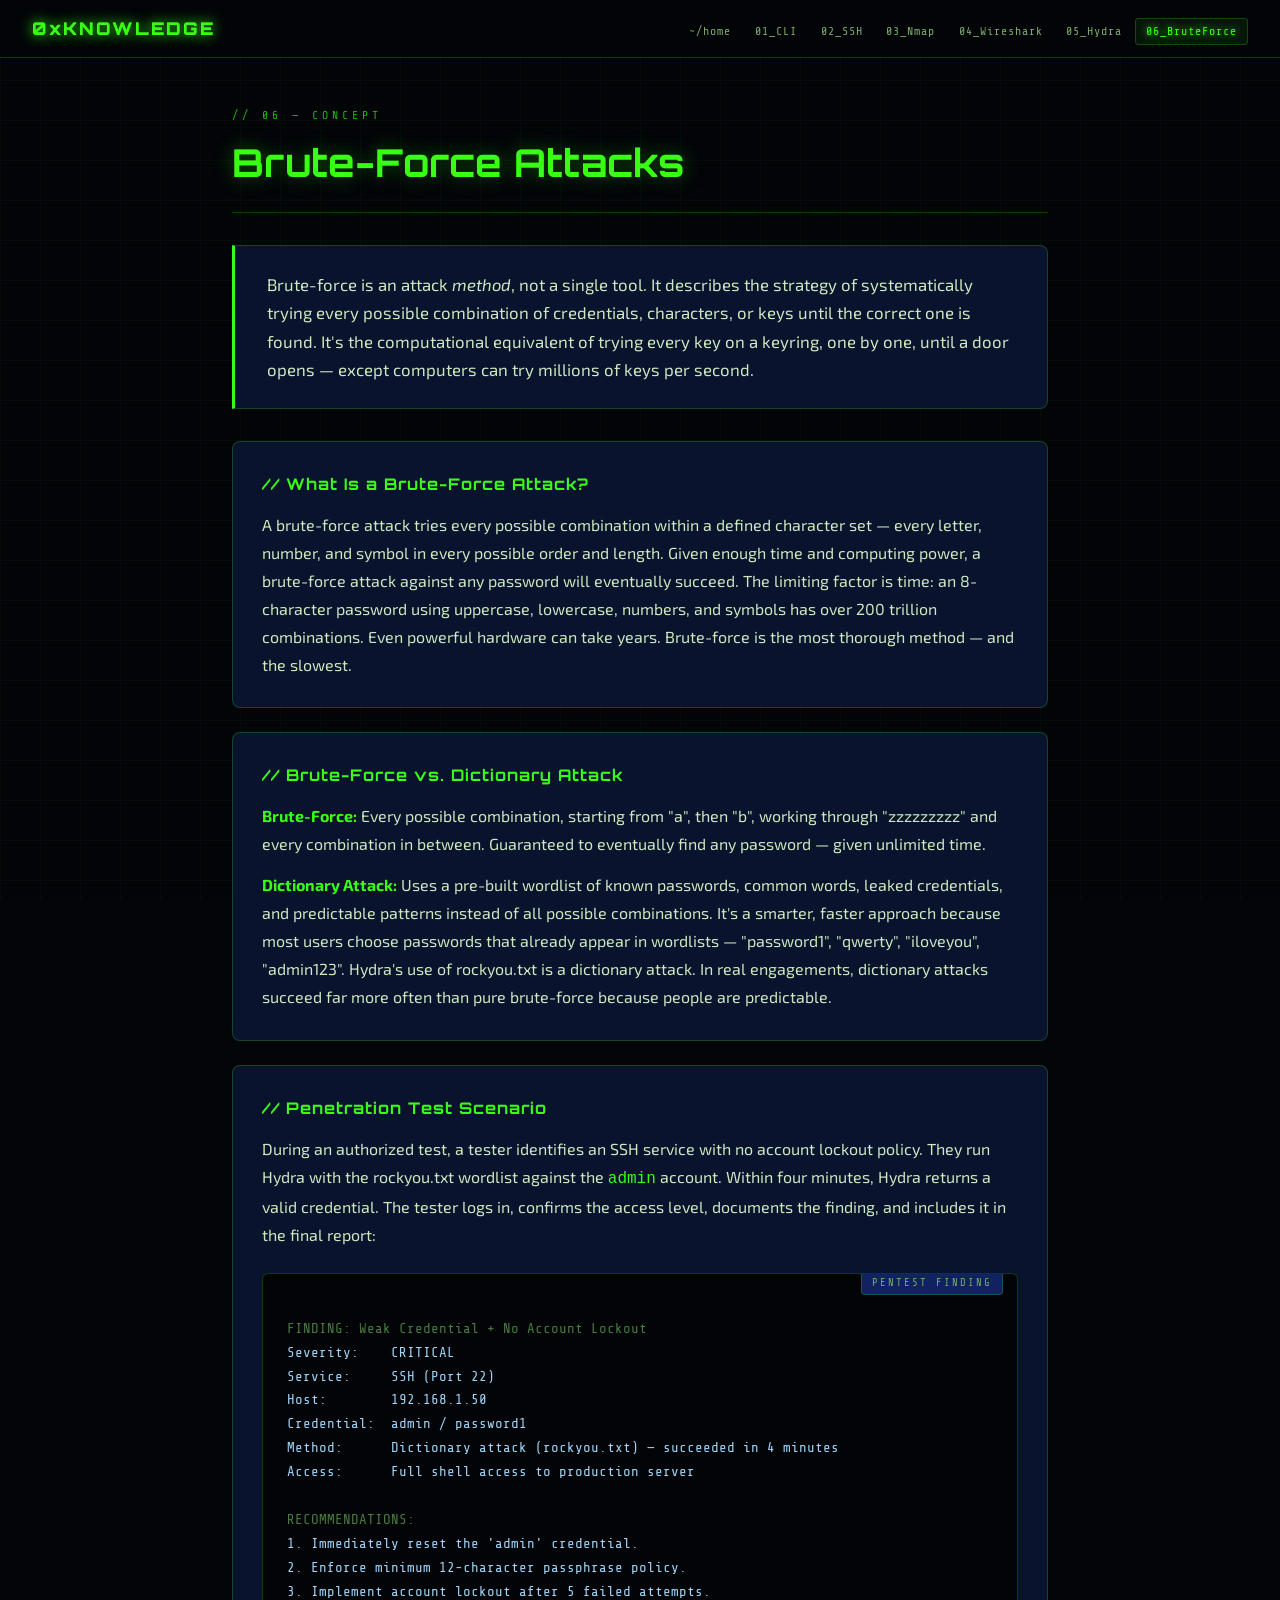
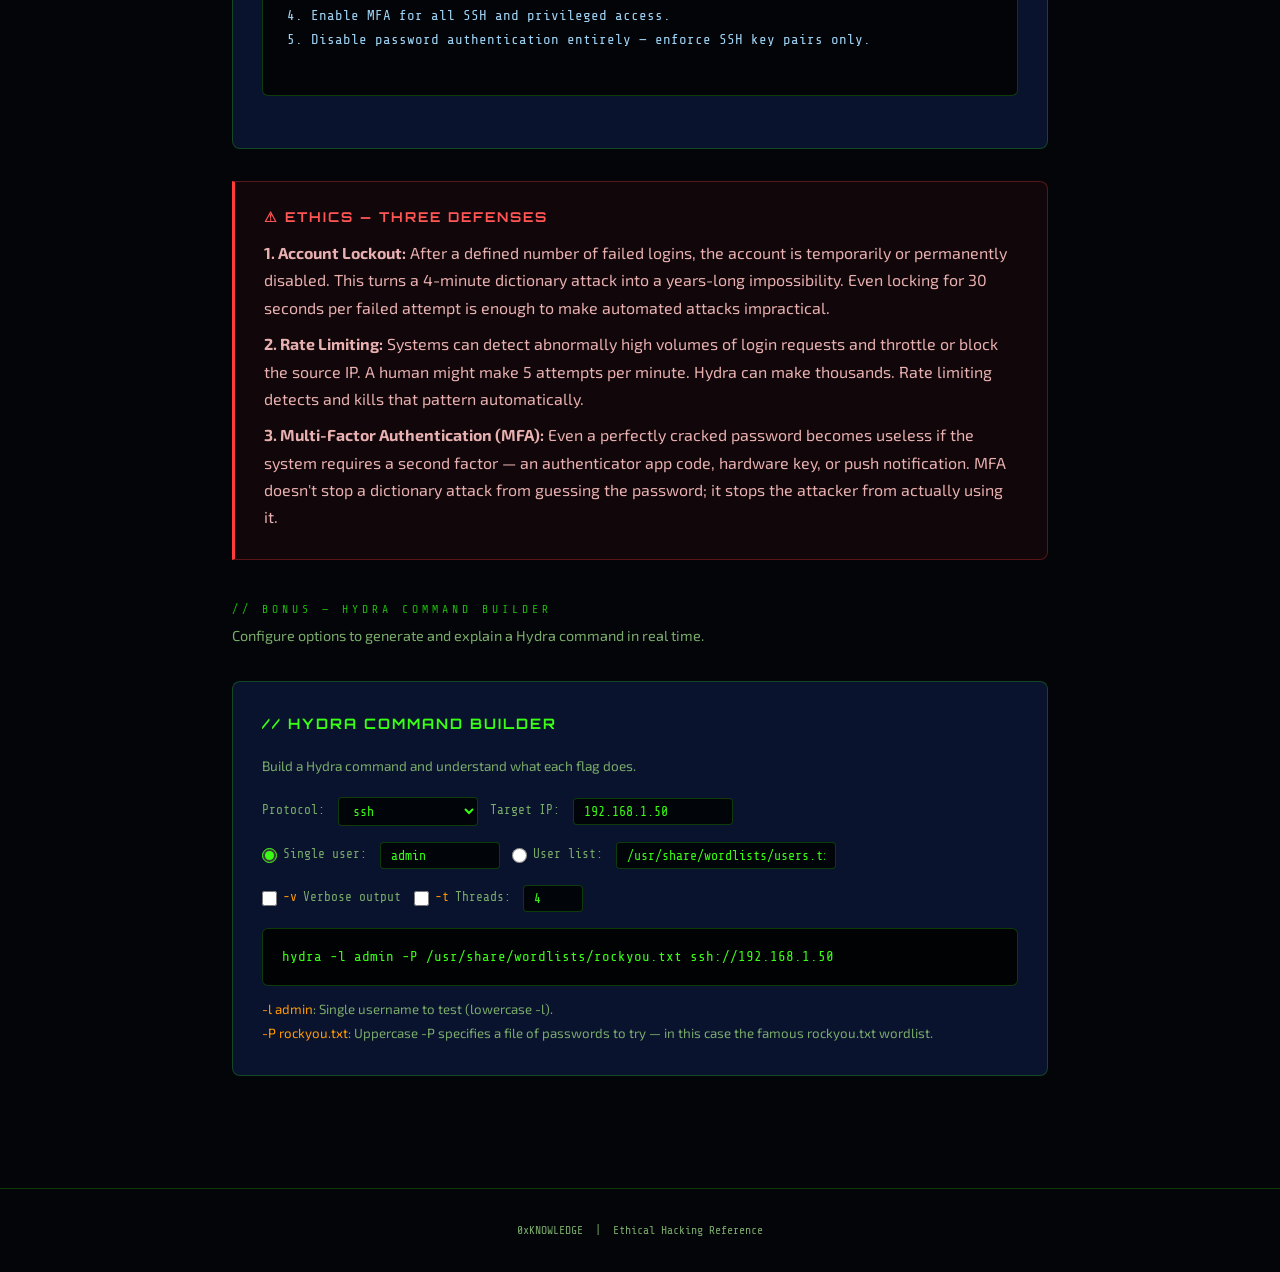
==== bruteforce.html @ bd6887e1 "Add files via upload" ====
<!DOCTYPE html>
<html lang="en">
<head>
  <meta charset="UTF-8"/>
  <meta name="viewport" content="width=device-width, initial-scale=1.0"/>
  <title>0xKnowledge | 06 — Brute-Force</title>
  <link rel="stylesheet" href="style.css"/>
</head>
<body>

<nav>
  <a class="nav-brand" href="index.html">0xKNOWLEDGE</a>
  <ul class="nav-links">
    <li><a href="index.html">~/home</a></li>
    <li><a href="cli.html">01_CLI</a></li>
    <li><a href="ssh.html">02_SSH</a></li>
    <li><a href="nmap.html">03_Nmap</a></li>
    <li><a href="wireshark.html">04_Wireshark</a></li>
    <li><a href="hydra.html">05_Hydra</a></li>
    <li><a href="bruteforce.html">06_BruteForce</a></li>
  </ul>
</nav>

<div class="page-wrap">
  <div class="content-wrap">
    <div class="section-tag">// 06 — CONCEPT</div>
    <h1 class="section-title">Brute-Force Attacks</h1>

    <div class="intro-block">
      Brute-force is an attack <em>method</em>, not a single tool. It describes the strategy of systematically trying every possible combination of credentials, characters, or keys until the correct one is found. It's the computational equivalent of trying every key on a keyring, one by one, until a door opens — except computers can try millions of keys per second.
    </div>

    <div class="card">
      <h3>// What Is a Brute-Force Attack?</h3>
      <p>A brute-force attack tries every possible combination within a defined character set — every letter, number, and symbol in every possible order and length. Given enough time and computing power, a brute-force attack against any password will eventually succeed. The limiting factor is time: an 8-character password using uppercase, lowercase, numbers, and symbols has over 200 trillion combinations. Even powerful hardware can take years. Brute-force is the most thorough method — and the slowest.</p>
    </div>

    <div class="card">
      <h3>// Brute-Force vs. Dictionary Attack</h3>
      <p><strong style="color:var(--green)">Brute-Force:</strong> Every possible combination, starting from "a", then "b", working through "zzzzzzzzz" and every combination in between. Guaranteed to eventually find any password — given unlimited time.</p>
      <p style="margin-top:0.8rem"><strong style="color:var(--green)">Dictionary Attack:</strong> Uses a pre-built wordlist of known passwords, common words, leaked credentials, and predictable patterns instead of all possible combinations. It's a smarter, faster approach because most users choose passwords that already appear in wordlists — "password1", "qwerty", "iloveyou", "admin123". Hydra's use of rockyou.txt is a dictionary attack. In real engagements, dictionary attacks succeed far more often than pure brute-force because people are predictable.</p>
    </div>

    <div class="card">
      <h3>// Penetration Test Scenario</h3>
      <p>During an authorized test, a tester identifies an SSH service with no account lockout policy. They run Hydra with the rockyou.txt wordlist against the <code style="color:var(--green)">admin</code> account. Within four minutes, Hydra returns a valid credential. The tester logs in, confirms the access level, documents the finding, and includes it in the final report:</p>
      <div class="code-block" data-label="PENTEST FINDING">
<span class="comment">FINDING: Weak Credential + No Account Lockout</span>
<span class="output">Severity:    CRITICAL
Service:     SSH (Port 22)
Host:        192.168.1.50
Credential:  admin / password1
Method:      Dictionary attack (rockyou.txt) — succeeded in 4 minutes
Access:      Full shell access to production server</span>

<span class="comment">RECOMMENDATIONS:</span>
<span class="output">1. Immediately reset the 'admin' credential.
2. Enforce minimum 12-character passphrase policy.
3. Implement account lockout after 5 failed attempts.
4. Enable MFA for all SSH and privileged access.
5. Disable password authentication entirely — enforce SSH key pairs only.</span>
      </div>
    </div>

    <div class="ethics-block">
      <h3>⚠ ETHICS — THREE DEFENSES</h3>
      <p><strong>1. Account Lockout:</strong> After a defined number of failed logins, the account is temporarily or permanently disabled. This turns a 4-minute dictionary attack into a years-long impossibility. Even locking for 30 seconds per failed attempt is enough to make automated attacks impractical.</p>
      <p style="margin-top:0.6rem"><strong>2. Rate Limiting:</strong> Systems can detect abnormally high volumes of login requests and throttle or block the source IP. A human might make 5 attempts per minute. Hydra can make thousands. Rate limiting detects and kills that pattern automatically.</p>
      <p style="margin-top:0.6rem"><strong>3. Multi-Factor Authentication (MFA):</strong> Even a perfectly cracked password becomes useless if the system requires a second factor — an authenticator app code, hardware key, or push notification. MFA doesn't stop a dictionary attack from guessing the password; it stops the attacker from actually using it.</p>
    </div>

    <!-- HYDRA COMMAND BUILDER BONUS -->
    <div class="section-tag" style="margin-top:2.5rem">// BONUS — HYDRA COMMAND BUILDER</div>
    <p style="margin-bottom:0.5rem;color:var(--text-dim);font-size:0.9rem">Configure options to generate and explain a Hydra command in real time.</p>
    <div id="hydra-builder" class="builder-wrap"></div>
  </div>

  <footer>0xKNOWLEDGE &nbsp;|&nbsp; Ethical Hacking Reference</footer>
</div>

<script src="script.js"></script>
</body>
</html>
---- style.css ----
/* ═══════════════════════════════════════════
   0xKNOWLEDGE — Ethical Hacking Repository
   style.css — Shared Styles
═══════════════════════════════════════════ */

@import url('https://fonts.googleapis.com/css2?family=Share+Tech+Mono&family=Orbitron:wght@400;700;900&family=Exo+2:wght@300;400;600&display=swap');

/* ───── CSS VARIABLES ───── */
:root {
  --black: #030508;
  --midnight: #0d1b3e;
  --midnight-mid: #112260;
  --midnight-light: #1a3080;
  --green: #39ff14;
  --green-dim: #1db80a;
  --green-dark: #0a5a04;
  --green-glow: rgba(57,255,20,0.18);
  --green-glow2: rgba(57,255,20,0.07);
  --text: #cce8c0;
  --text-dim: #7aab6b;
  --border: rgba(57,255,20,0.22);
  --card-bg: rgba(13,27,62,0.7);
  --font-mono: 'Share Tech Mono', monospace;
  --font-display: 'Orbitron', sans-serif;
  --font-body: 'Exo 2', sans-serif;
}

/* ───── RESET ───── */
*, *::before, *::after { box-sizing: border-box; margin: 0; padding: 0; }
html { scroll-behavior: smooth; }

/* ───── BODY ───── */
body {
  background: var(--black);
  color: var(--text);
  font-family: var(--font-body);
  font-size: 16px;
  line-height: 1.7;
  min-height: 100vh;
  overflow-x: hidden;
}

/* ───── GRID BACKGROUND ───── */
body::before {
  content: '';
  position: fixed;
  inset: 0;
  background-image:
    linear-gradient(rgba(57,255,20,0.035) 1px, transparent 1px),
    linear-gradient(90deg, rgba(57,255,20,0.035) 1px, transparent 1px);
  background-size: 40px 40px;
  pointer-events: none;
  z-index: 0;
}

/* ───── SCANLINE OVERLAY ───── */
body::after {
  content: '';
  position: fixed;
  inset: 0;
  background: repeating-linear-gradient(
    0deg,
    transparent,
    transparent 2px,
    rgba(0,0,0,0.07) 2px,
    rgba(0,0,0,0.07) 4px
  );
  pointer-events: none;
  z-index: 0;
}

/* ───── NAVBAR ───── */
nav {
  position: fixed;
  top: 0; left: 0; right: 0;
  z-index: 1000;
  background: rgba(3,5,8,0.92);
  border-bottom: 1px solid var(--border);
  backdrop-filter: blur(12px);
  display: flex;
  align-items: center;
  justify-content: space-between;
  padding: 0 2rem;
  height: 58px;
}
.nav-brand {
  font-family: var(--font-display);
  font-weight: 900;
  font-size: 1.1rem;
  color: var(--green);
  text-shadow: 0 0 14px var(--green);
  letter-spacing: 2px;
  text-decoration: none;
}
.nav-links {
  display: flex;
  gap: 0.1rem;
  list-style: none;
  flex-wrap: wrap;
}
.nav-links a {
  color: var(--text-dim);
  text-decoration: none;
  font-family: var(--font-mono);
  font-size: 0.73rem;
  letter-spacing: 1px;
  padding: 6px 10px;
  border: 1px solid transparent;
  border-radius: 3px;
  transition: all 0.2s;
}
.nav-links a:hover,
.nav-links a.active {
  color: var(--green);
  border-color: var(--border);
  background: var(--green-glow2);
  text-shadow: 0 0 8px var(--green);
}

/* ───── PAGE WRAPPER ───── */
.page-wrap {
  padding-top: 58px;
  min-height: 100vh;
  position: relative;
  z-index: 1;
}

/* ───── HERO (homepage only) ───── */
.hero {
  min-height: 92vh;
  display: flex;
  flex-direction: column;
  align-items: center;
  justify-content: center;
  text-align: center;
  padding: 4rem 2rem;
  position: relative;
}
.hero-glitch {
  font-family: var(--font-display);
  font-size: clamp(2.2rem, 6vw, 4.5rem);
  font-weight: 900;
  color: var(--green);
  text-shadow: 0 0 30px var(--green), 0 0 60px rgba(57,255,20,0.4);
  letter-spacing: 4px;
  animation: flicker 6s infinite;
}
@keyframes flicker {
  0%,97%,100% { opacity: 1; }
  98% { opacity: 0.6; }
  99% { opacity: 1; }
  99.5% { opacity: 0.7; }
}
.hero-sub {
  font-family: var(--font-mono);
  color: var(--green-dim);
  font-size: 1rem;
  margin-top: 0.5rem;
  letter-spacing: 3px;
  text-transform: uppercase;
}
#typewriter-text {
  font-family: var(--font-mono);
  font-size: clamp(0.85rem, 2vw, 1.05rem);
  color: var(--text);
  max-width: 700px;
  margin: 2.5rem auto 0;
  min-height: 80px;
  text-align: left;
  background: rgba(13,27,62,0.5);
  border: 1px solid var(--border);
  border-radius: 6px;
  padding: 1.2rem 1.5rem;
}
#typewriter-text::after {
  content: '█';
  color: var(--green);
  animation: blink 1s step-end infinite;
}
@keyframes blink { 50% { opacity: 0; } }

.hero-cards {
  display: flex;
  gap: 1.2rem;
  margin-top: 3rem;
  flex-wrap: wrap;
  justify-content: center;
}
.hero-card {
  background: var(--card-bg);
  border: 1px solid var(--border);
  border-radius: 8px;
  padding: 1.2rem 1.8rem;
  min-width: 160px;
  text-decoration: none;
  transition: all 0.25s;
  text-align: center;
  display: block;
}
.hero-card:hover {
  background: rgba(57,255,20,0.06);
  border-color: var(--green);
  box-shadow: 0 0 20px var(--green-glow);
  transform: translateY(-3px);
}
.hero-card .card-num {
  font-family: var(--font-display);
  font-size: 1.5rem;
  color: var(--green);
  font-weight: 700;
}
.hero-card .card-label {
  font-family: var(--font-mono);
  font-size: 0.75rem;
  color: var(--text-dim);
  letter-spacing: 1px;
  margin-top: 4px;
}

/* ───── CONTENT WRAPPER ───── */
.content-wrap {
  max-width: 880px;
  margin: 0 auto;
  padding: 3rem 2rem 5rem;
}

/* ───── SECTION HEADINGS ───── */
.section-tag {
  font-family: var(--font-mono);
  font-size: 0.72rem;
  color: var(--green-dim);
  letter-spacing: 4px;
  text-transform: uppercase;
  margin-bottom: 0.3rem;
}
.section-title {
  font-family: var(--font-display);
  font-size: clamp(1.6rem, 4vw, 2.4rem);
  font-weight: 700;
  color: var(--green);
  text-shadow: 0 0 20px rgba(57,255,20,0.35);
  margin-bottom: 2rem;
  border-bottom: 1px solid var(--border);
  padding-bottom: 1rem;
}

/* ───── INTRO BLOCK ───── */
.intro-block {
  background: var(--card-bg);
  border: 1px solid var(--border);
  border-left: 3px solid var(--green);
  border-radius: 0 8px 8px 0;
  padding: 1.5rem 2rem;
  margin-bottom: 2rem;
  font-size: 1.05rem;
}

/* ───── CARDS ───── */
.card {
  background: var(--card-bg);
  border: 1px solid var(--border);
  border-radius: 8px;
  padding: 1.8rem;
  margin-bottom: 1.5rem;
  transition: border-color 0.2s;
}
.card:hover { border-color: rgba(57,255,20,0.45); }
.card h3 {
  font-family: var(--font-display);
  font-size: 1rem;
  color: var(--green);
  margin-bottom: 0.8rem;
  letter-spacing: 1px;
}
.card p { color: var(--text); line-height: 1.75; }

/* ───── CODE BLOCKS ───── */
.code-block {
  background: #020408;
  border: 1px solid var(--border);
  border-radius: 6px;
  padding: 1.2rem 1.5rem;
  margin: 1.5rem 0;
  font-family: var(--font-mono);
  font-size: 0.88rem;
  color: var(--green);
  overflow-x: auto;
  position: relative;
  white-space: pre;
}
.code-block .comment { color: #4a7a42; }
.code-block .flag    { color: #ff9900; }
.code-block .output  { color: #a0d4f5; }
.code-block .found   { color: #ff4444; font-weight: bold; }
.code-block::before {
  content: attr(data-label);
  position: absolute;
  top: -1px; right: 14px;
  background: var(--midnight-mid);
  color: var(--text-dim);
  font-size: 0.65rem;
  letter-spacing: 2px;
  padding: 2px 10px;
  border-radius: 0 0 4px 4px;
  border: 1px solid var(--border);
  border-top: none;
}

/* ───── ETHICS BLOCK ───── */
.ethics-block {
  background: rgba(255,40,40,0.06);
  border: 1px solid rgba(255,60,60,0.3);
  border-left: 3px solid #ff3c3c;
  border-radius: 0 8px 8px 0;
  padding: 1.4rem 1.8rem;
  margin: 2rem 0;
}
.ethics-block h3 {
  font-family: var(--font-display);
  font-size: 0.85rem;
  color: #ff5555;
  letter-spacing: 2px;
  margin-bottom: 0.7rem;
}
.ethics-block p,
.ethics-block li { color: #e8b0b0; margin-bottom: 0.4rem; }

/* ───── DEFENSE BLOCK ───── */
.defense-block {
  background: rgba(0,80,200,0.08);
  border: 1px solid rgba(57,255,20,0.2);
  border-left: 3px solid #4da6ff;
  border-radius: 0 8px 8px 0;
  padding: 1.4rem 1.8rem;
  margin: 2rem 0;
}
.defense-block h3 {
  font-family: var(--font-display);
  font-size: 0.85rem;
  color: #4da6ff;
  letter-spacing: 2px;
  margin-bottom: 0.7rem;
}
.defense-block li { color: var(--text); margin-bottom: 0.5rem; margin-left: 1.2rem; }

/* ───── FAKE TERMINAL ───── */
.terminal-window {
  background: #010204;
  border: 1px solid var(--border);
  border-radius: 8px;
  margin: 2rem 0;
  overflow: hidden;
  box-shadow: 0 0 30px rgba(57,255,20,0.08);
}
.terminal-bar {
  background: #0d1b3e;
  padding: 8px 14px;
  display: flex;
  align-items: center;
  gap: 8px;
  border-bottom: 1px solid var(--border);
}
.t-dot { width: 11px; height: 11px; border-radius: 50%; }
.t-dot.red    { background: #ff5f57; }
.t-dot.yellow { background: #febc2e; }
.t-dot.green  { background: #28c840; }
.terminal-title {
  font-family: var(--font-mono);
  font-size: 0.72rem;
  color: var(--text-dim);
  margin-left: 6px;
  letter-spacing: 1px;
}
.terminal-body {
  padding: 1.2rem 1.5rem;
  font-family: var(--font-mono);
  font-size: 0.85rem;
  min-height: 160px;
  max-height: 340px;
  overflow-y: auto;
}
.terminal-body .prompt { color: var(--green); }
.terminal-body .t-out  { color: #a0d4f5; }
.terminal-body .t-err  { color: #ff5555; }
.terminal-input-row {
  display: flex;
  align-items: center;
  gap: 6px;
  padding: 0 1.5rem 1rem;
}
.terminal-input-row span { color: var(--green); font-family: var(--font-mono); font-size: 0.85rem; }
#term-input {
  background: transparent;
  border: none;
  outline: none;
  color: var(--green);
  font-family: var(--font-mono);
  font-size: 0.85rem;
  flex: 1;
  caret-color: var(--green);
}
.term-hint {
  font-family: var(--font-mono);
  font-size: 0.72rem;
  color: var(--text-dim);
  padding: 0 1.5rem 0.5rem;
}

/* ───── COMMAND BUILDER ───── */
.builder-wrap {
  background: var(--card-bg);
  border: 1px solid var(--border);
  border-radius: 8px;
  padding: 1.8rem;
  margin: 2rem 0;
}
.builder-wrap h3 {
  font-family: var(--font-display);
  font-size: 0.9rem;
  color: var(--green);
  letter-spacing: 2px;
  margin-bottom: 1.2rem;
}
.builder-row {
  display: flex;
  flex-wrap: wrap;
  gap: 0.8rem;
  margin-bottom: 1rem;
  align-items: center;
}
.builder-row label {
  font-family: var(--font-mono);
  font-size: 0.8rem;
  color: var(--text-dim);
  display: flex;
  align-items: center;
  gap: 6px;
  cursor: pointer;
}
.builder-row input[type=checkbox],
.builder-row input[type=radio] {
  accent-color: var(--green);
  cursor: pointer;
  width: 15px; height: 15px;
}
.builder-row select {
  background: #010408;
  border: 1px solid var(--border);
  color: var(--green);
  font-family: var(--font-mono);
  font-size: 0.82rem;
  padding: 5px 10px;
  border-radius: 4px;
}
.builder-input {
  background: #010408;
  border: 1px solid var(--border);
  border-radius: 4px;
  color: var(--green);
  font-family: var(--font-mono);
  font-size: 0.82rem;
  padding: 5px 10px;
  width: 170px;
}
.builder-input:focus { outline: none; border-color: var(--green); }
.builder-output {
  background: #010204;
  border: 1px solid var(--border);
  border-radius: 6px;
  padding: 1rem 1.2rem;
  font-family: var(--font-mono);
  font-size: 0.88rem;
  color: var(--green);
  margin-top: 1rem;
  min-height: 50px;
  word-break: break-all;
}
.builder-explain {
  margin-top: 0.8rem;
  font-size: 0.83rem;
  color: var(--text-dim);
  line-height: 1.8;
}
.explain-flag { color: #ff9900; }

/* ───── QUIZ ───── */
.quiz-wrap {
  background: var(--card-bg);
  border: 1px solid var(--border);
  border-radius: 8px;
  padding: 1.8rem;
  margin: 2rem 0;
}
.quiz-wrap h3 {
  font-family: var(--font-display);
  font-size: 0.9rem;
  color: var(--green);
  letter-spacing: 2px;
  margin-bottom: 1.2rem;
}
.quiz-q {
  font-family: var(--font-body);
  font-size: 1rem;
  color: var(--text);
  margin-bottom: 1rem;
}
.quiz-options { display: flex; flex-direction: column; gap: 0.55rem; margin-bottom: 1rem; }
.quiz-opt {
  background: #010408;
  border: 1px solid var(--border);
  border-radius: 5px;
  padding: 0.65rem 1rem;
  font-family: var(--font-mono);
  font-size: 0.85rem;
  color: var(--text);
  cursor: pointer;
  transition: all 0.18s;
  text-align: left;
}
.quiz-opt:hover { border-color: var(--green); color: var(--green); background: var(--green-glow2); }
.quiz-opt.correct { background: rgba(57,255,20,0.1); border-color: var(--green); color: var(--green); }
.quiz-opt.wrong   { background: rgba(255,60,60,0.1); border-color: #ff4444; color: #ff6666; }
.quiz-feedback {
  font-family: var(--font-mono);
  font-size: 0.85rem;
  min-height: 1.2em;
  margin-bottom: 0.8rem;
}
.quiz-progress {
  font-family: var(--font-mono);
  font-size: 0.72rem;
  color: var(--text-dim);
  text-align: right;
}
.quiz-score {
  font-family: var(--font-display);
  font-size: 1.4rem;
  color: var(--green);
  text-align: center;
  margin-top: 0.5rem;
  text-shadow: 0 0 12px var(--green);
}

/* ───── PACKET TABLE ───── */
.packet-table {
  width: 100%;
  border-collapse: collapse;
  font-family: var(--font-mono);
  font-size: 0.8rem;
  margin: 1.2rem 0;
}
.packet-table th {
  background: var(--midnight-mid);
  color: var(--green);
  padding: 8px 12px;
  text-align: left;
  border: 1px solid var(--border);
  letter-spacing: 1px;
}
.packet-table td {
  padding: 7px 12px;
  border: 1px solid rgba(57,255,20,0.1);
  color: var(--text);
}
.packet-table tr:hover td { background: var(--green-glow2); }
.packet-table .sensitive { color: #ff6666; font-weight: bold; }

/* ───── BUTTONS ───── */
.btn {
  background: transparent;
  border: 1px solid var(--green);
  color: var(--green);
  font-family: var(--font-mono);
  font-size: 0.82rem;
  padding: 8px 18px;
  border-radius: 4px;
  cursor: pointer;
  letter-spacing: 1px;
  transition: all 0.2s;
  margin-top: 0.8rem;
}
.btn:hover { background: var(--green-glow); box-shadow: 0 0 14px var(--green-glow); }

/* ───── FOOTER ───── */
footer {
  border-top: 1px solid var(--border);
  padding: 2rem;
  text-align: center;
  font-family: var(--font-mono);
  font-size: 0.72rem;
  color: var(--text-dim);
  position: relative;
  z-index: 1;
}

/* ───── SCROLLBAR ───── */
::-webkit-scrollbar { width: 6px; height: 6px; }
::-webkit-scrollbar-track { background: var(--black); }
::-webkit-scrollbar-thumb { background: var(--midnight-light); border-radius: 3px; }
::-webkit-scrollbar-thumb:hover { background: var(--green-dark); }

/* ───── RESPONSIVE ───── */
@media (max-width: 640px) {
  nav { padding: 0 1rem; }
  .nav-links a { font-size: 0.62rem; padding: 5px 6px; }
  .content-wrap { padding: 2rem 1rem 4rem; }
  .builder-input { width: 130px; }
}
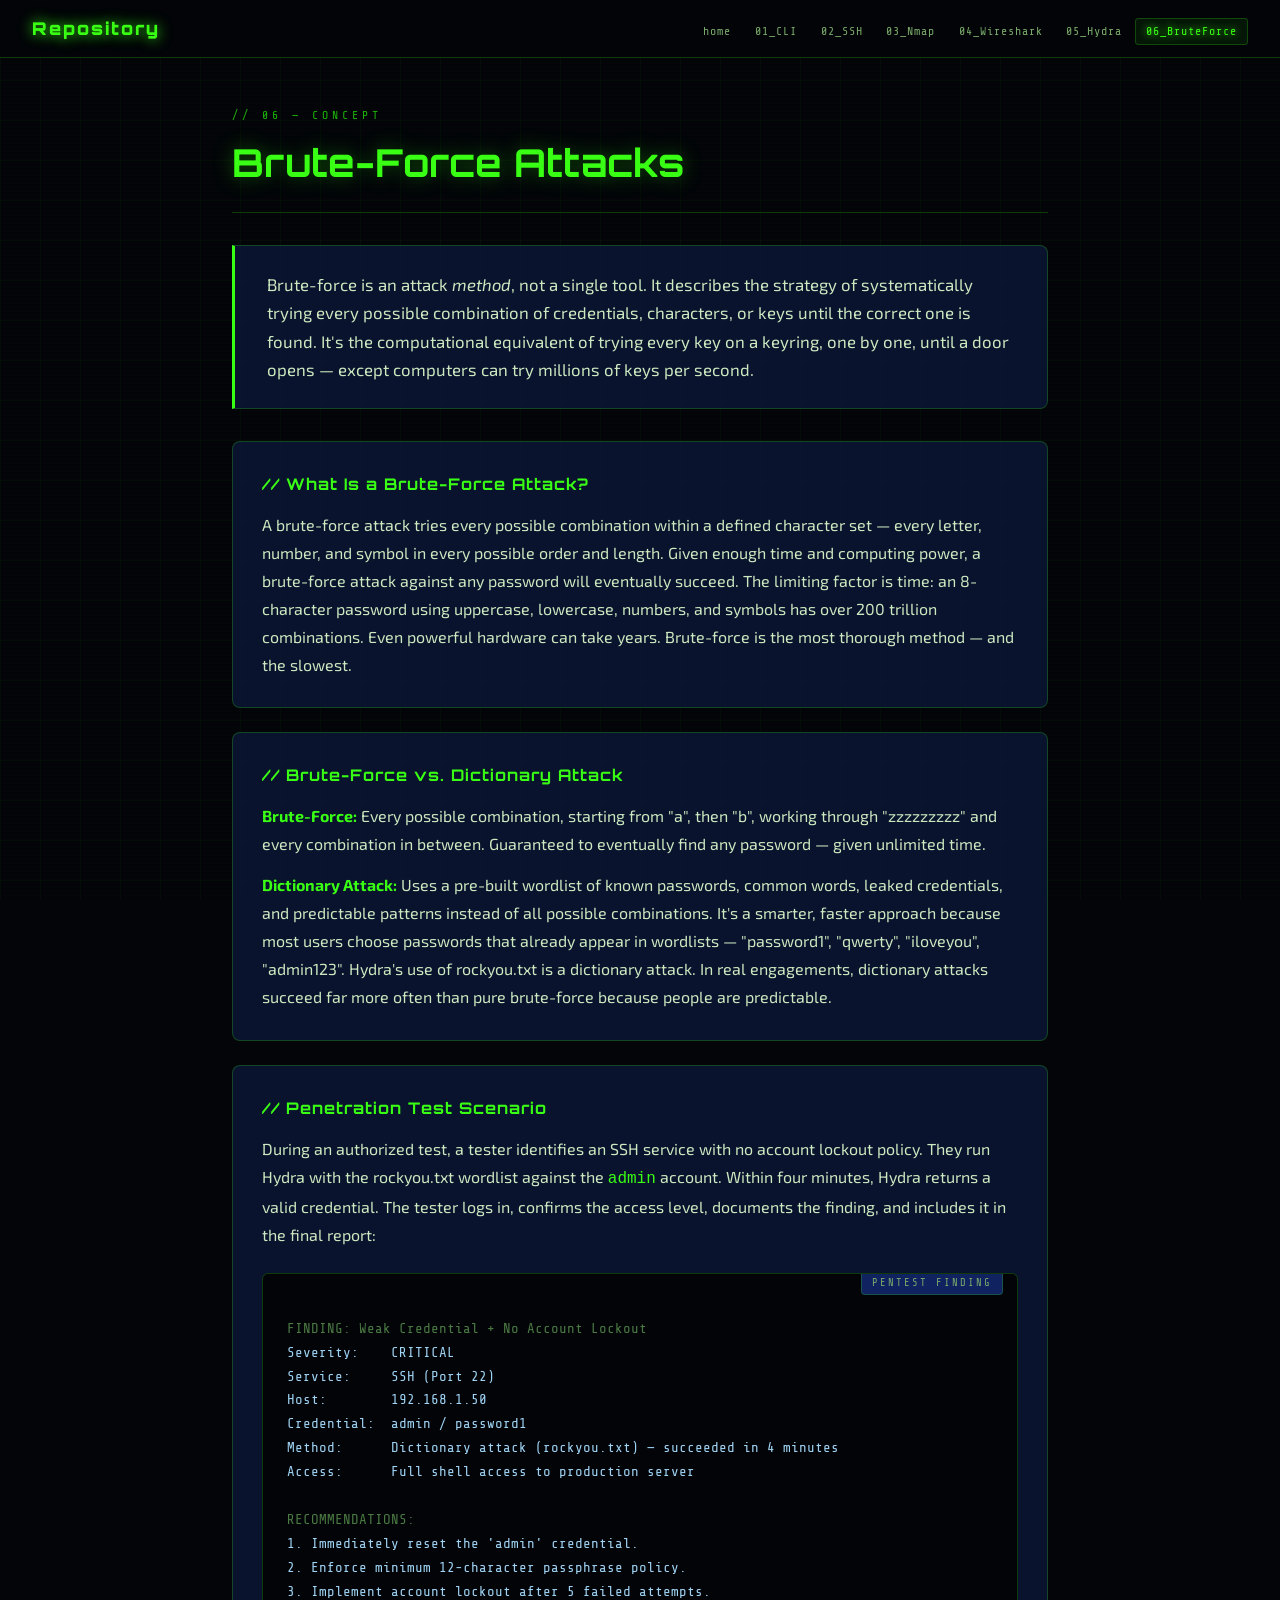
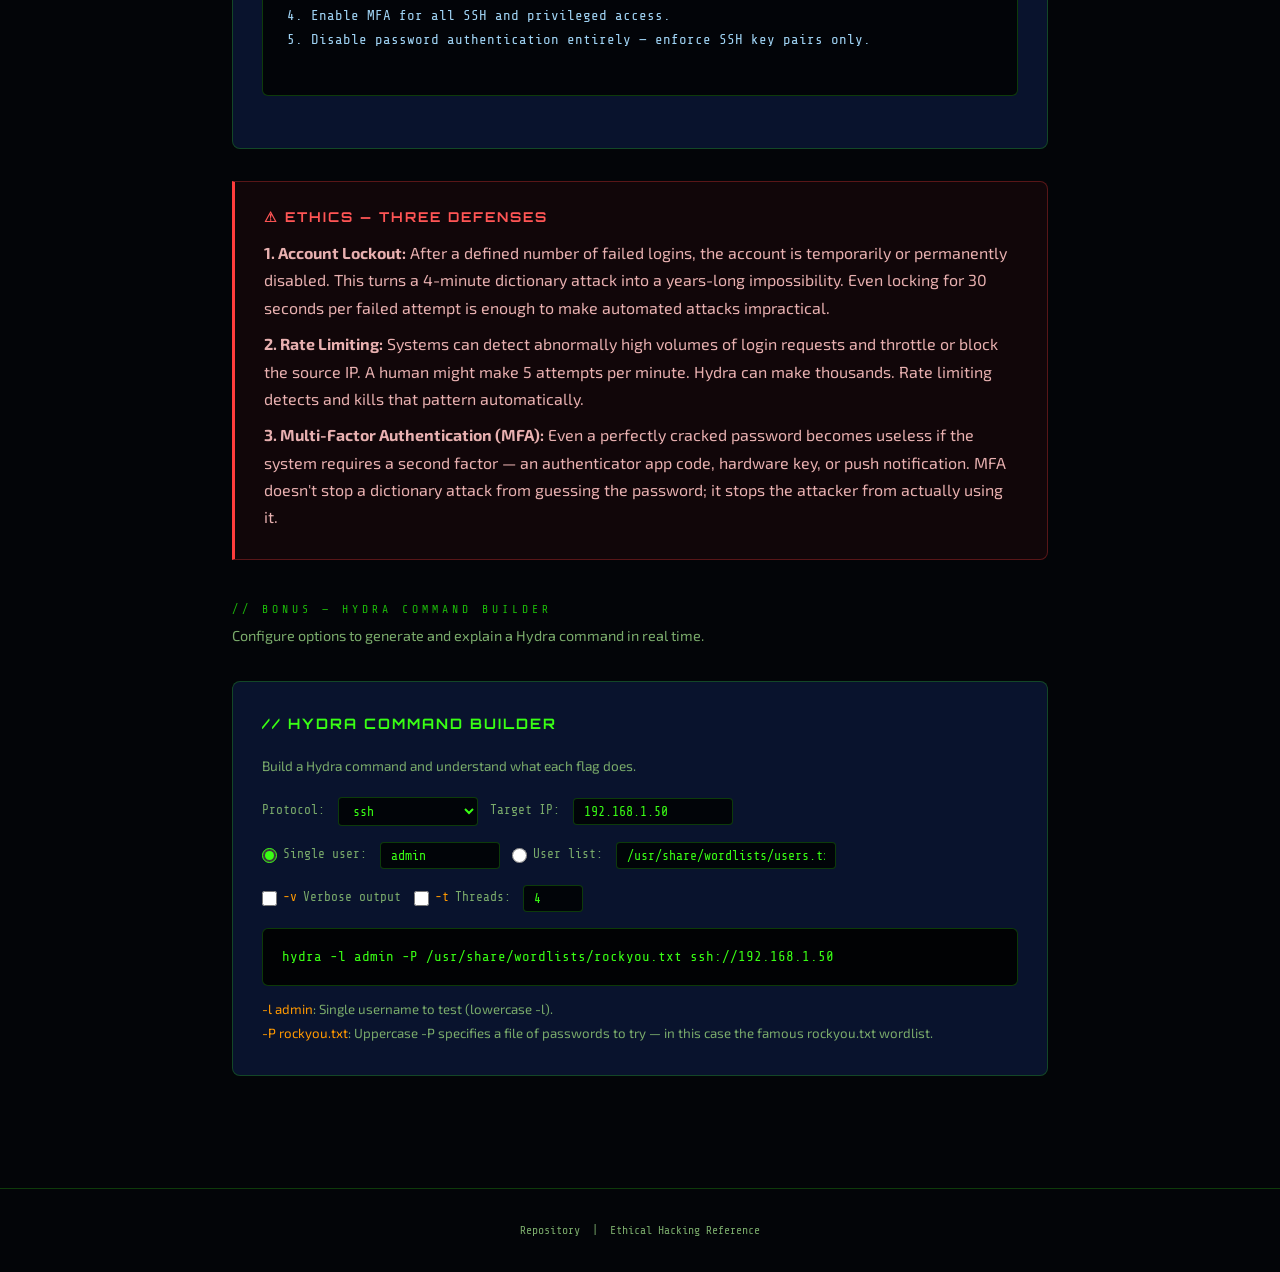
==== commit 060e8a20: "Update bruteforce.html" ====
--- a/bruteforce.html
+++ b/bruteforce.html
@@ -3,15 +3,15 @@
 <head>
   <meta charset="UTF-8"/>
   <meta name="viewport" content="width=device-width, initial-scale=1.0"/>
-  <title>0xKnowledge | 06 — Brute-Force</title>
+  <title>Repository | 06 — Brute-Force</title>
   <link rel="stylesheet" href="style.css"/>
 </head>
 <body>
 
 <nav>
-  <a class="nav-brand" href="index.html">0xKNOWLEDGE</a>
+  <a class="nav-brand" href="index.html">Repository</a>
   <ul class="nav-links">
-    <li><a href="index.html">~/home</a></li>
+    <li><a href="index.html">home</a></li>
     <li><a href="cli.html">01_CLI</a></li>
     <li><a href="ssh.html">02_SSH</a></li>
     <li><a href="nmap.html">03_Nmap</a></li>
@@ -75,7 +75,7 @@
     <div id="hydra-builder" class="builder-wrap"></div>
   </div>
 
-  <footer>0xKNOWLEDGE &nbsp;|&nbsp; Ethical Hacking Reference</footer>
+  <footer>Repository &nbsp;|&nbsp; Ethical Hacking Reference</footer>
 </div>
 
 <script src="script.js"></script>
